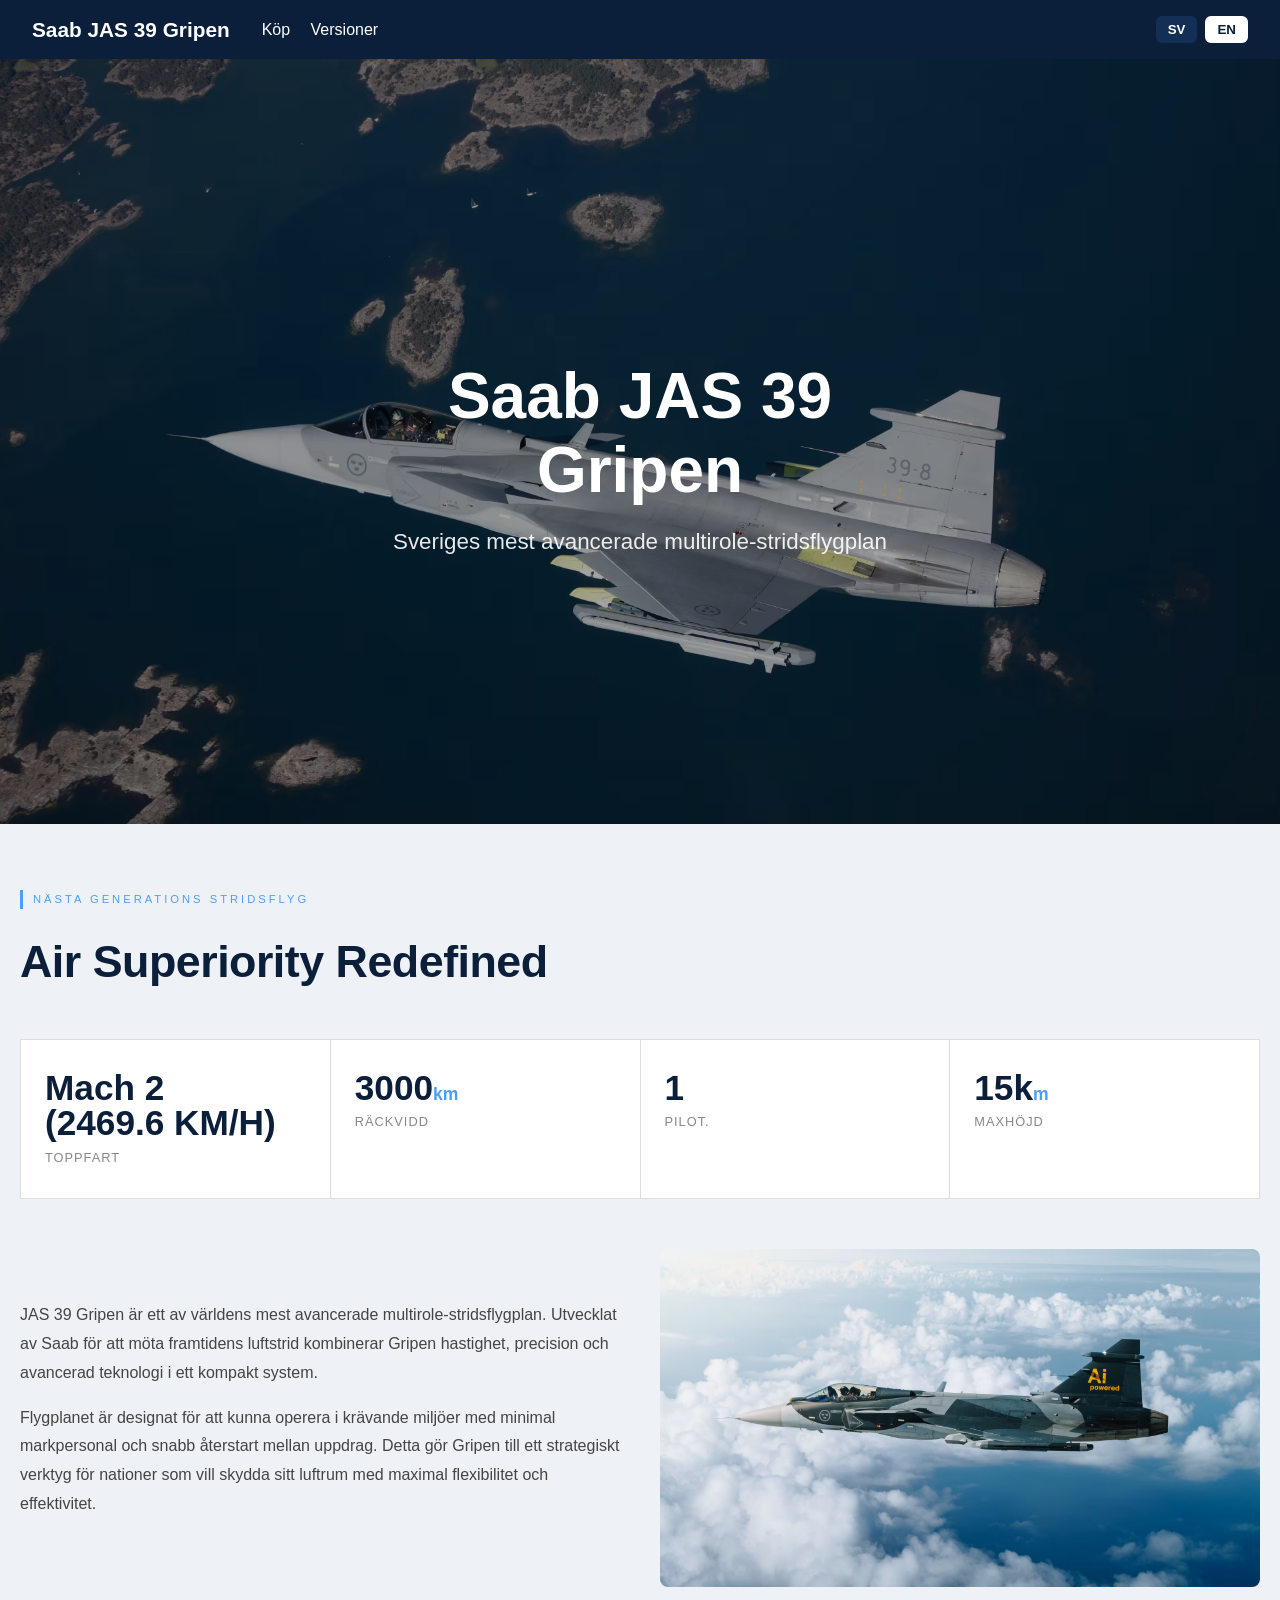
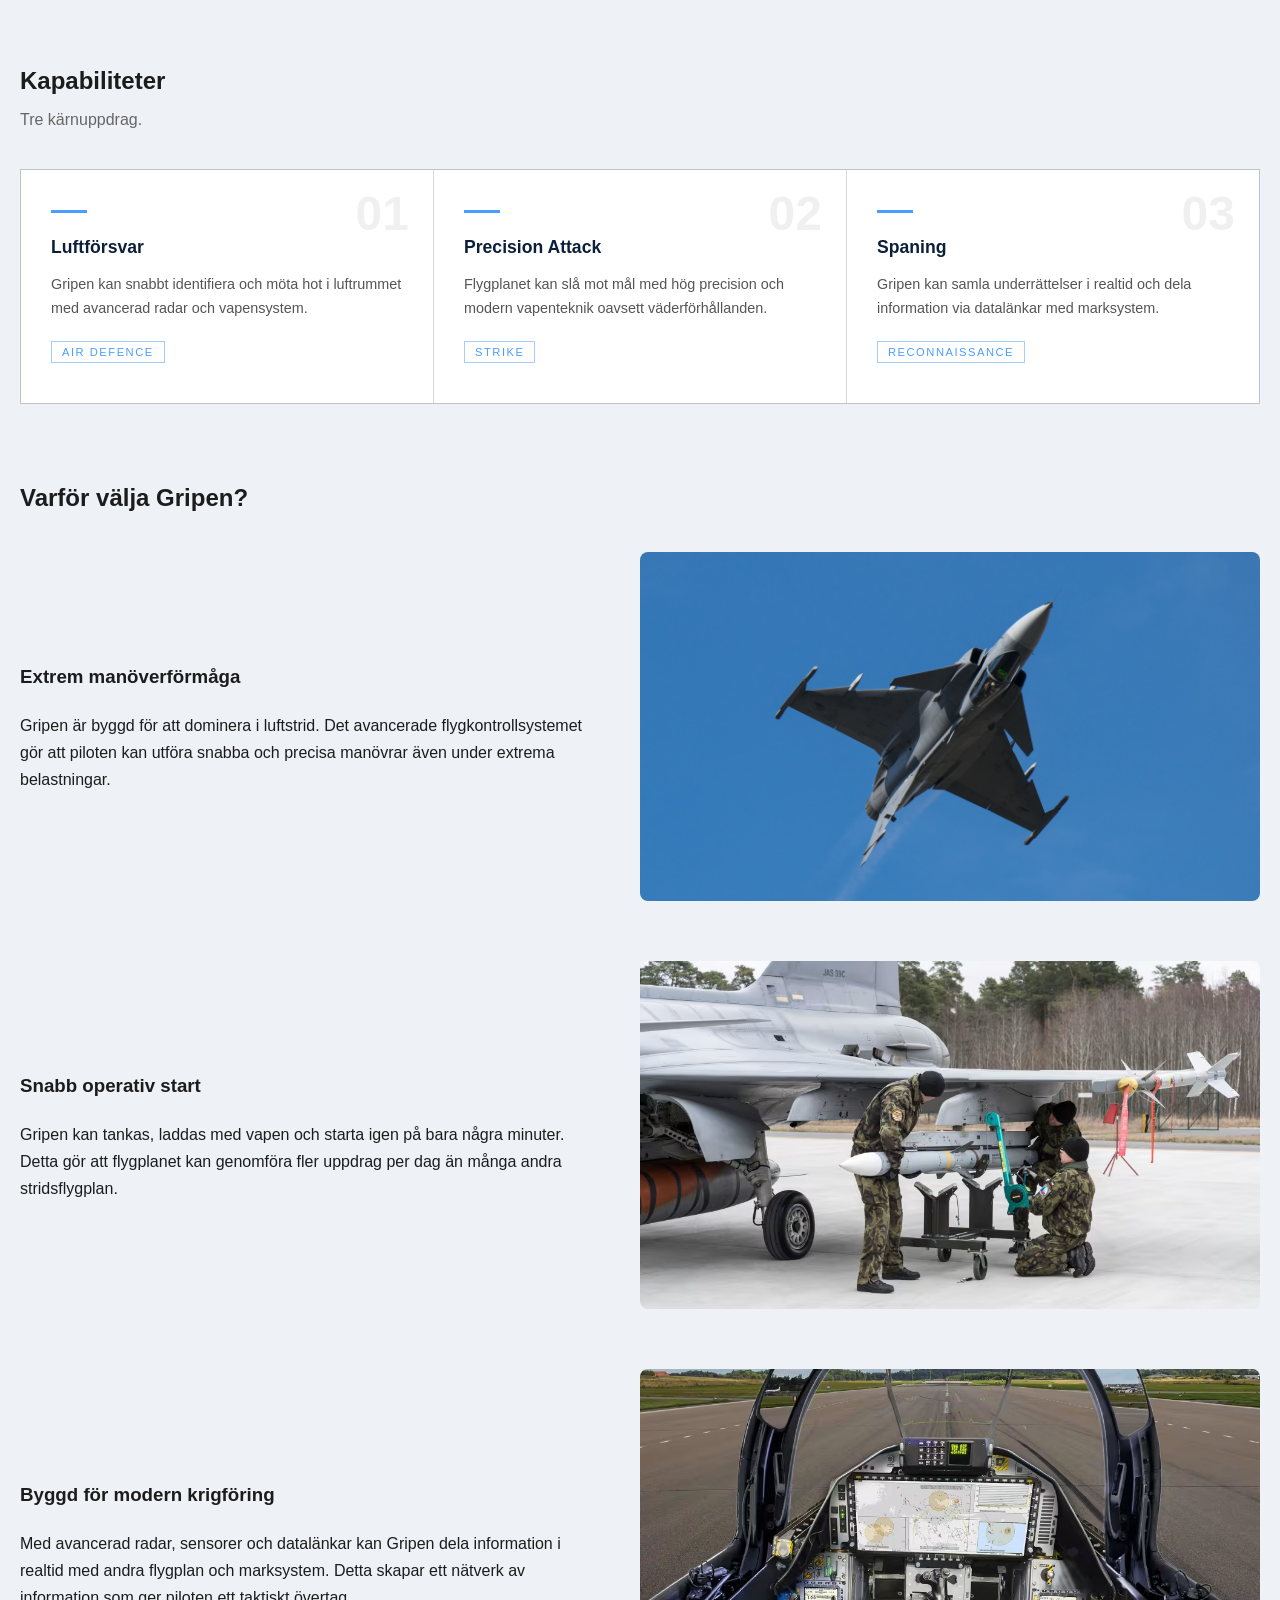
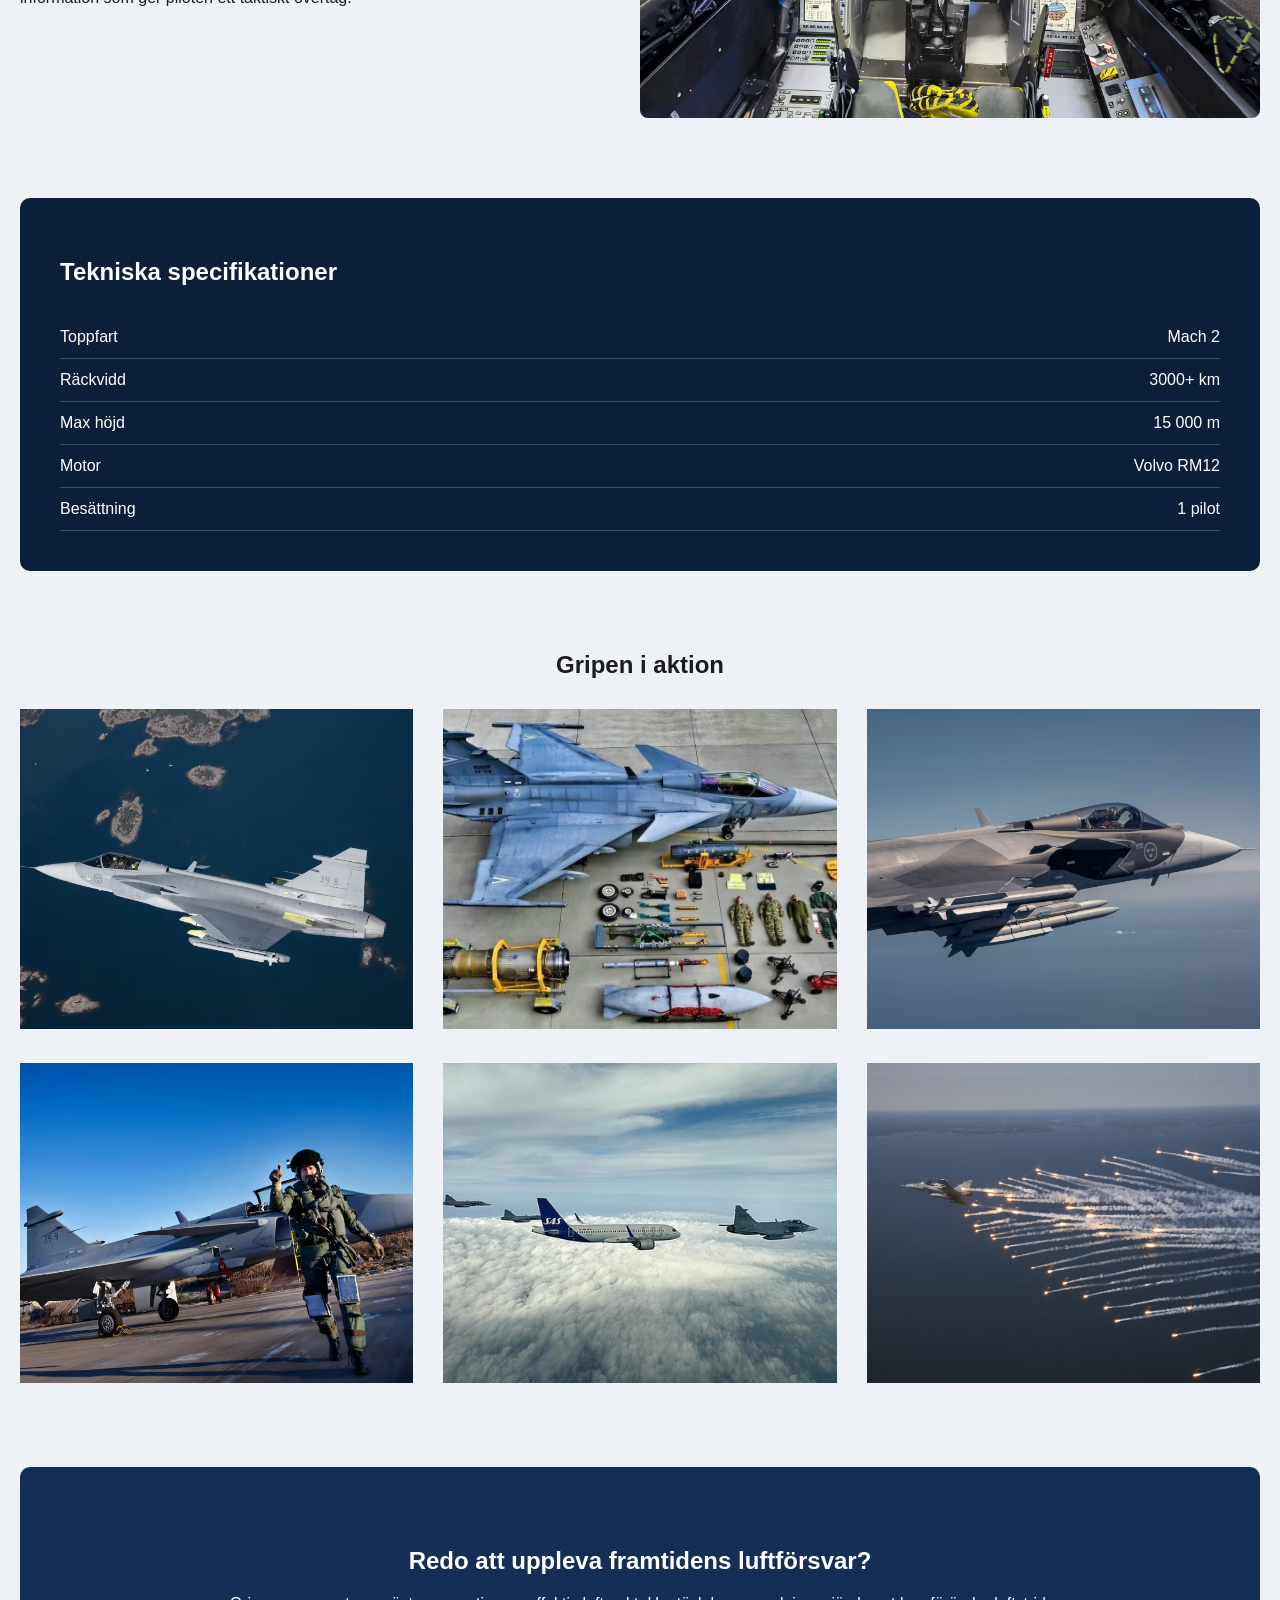
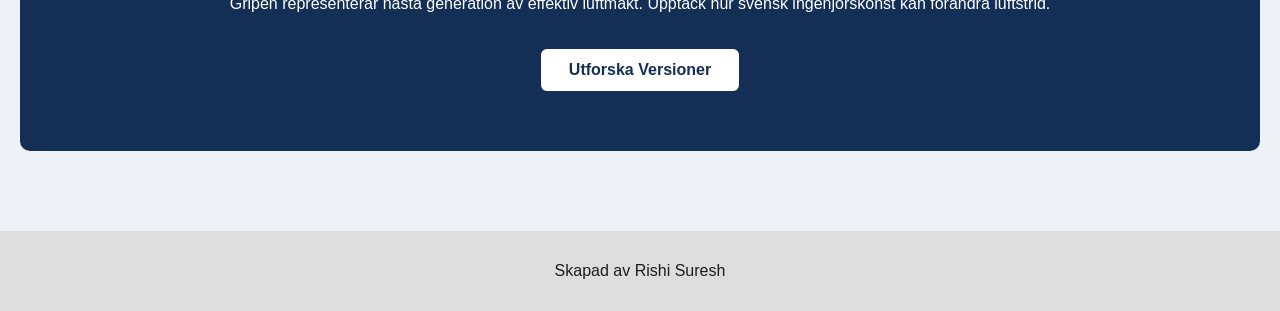
==== index.html @ 38b78cb1 "DONE I AM DONE! Finishing touches added/ need to be adjusted!!!" ====
<!DOCTYPE html>
<html lang="sv">

<head>
    <meta charset="UTF-8">
    <meta name="viewport" content="width=device-width, initial-scale=1.0">
    <title>JAS 39 Gripen</title>
    <link rel="stylesheet" href="style.css">
    <link rel="icon" href="images/logo.png">
</head>

<body>

    <header class="topbar">

        <div class="leftSide">
            <a href="#" class="logo">Saab JAS 39 Gripen</a>

            <nav>
                <a href="Kop/kop.html" data-sv="Köp" data-en="Buy">Köp</a>
                <a href="versioner/versioner.html" data-sv="Versioner" data-en="Versions">Versioner</a>
            </nav>
        </div>

        <div class="lang">
            <button class="langBtn active" id="btnSV">SV</button>
            <button class="langBtn" id="btnEN">EN</button>
        </div>

    </header>


    <section class="heroFull">

        <img src="images/gripen.avif" alt="Gripen Hero">

        <div class="heroText">
            <h1 data-sv="Saab JAS 39 Gripen" data-en="Gripen E-Series">Gripen E-Series</h1>
            <p data-sv="Sveriges mest avancerade multirole-stridsflygplan"
                data-en="Sweden's most advanced multirole fighter aircraft">
                Sveriges mest avancerade multirole-stridsflygplan
            </p>
        </div>

    </section>


    <main>

        <section class="imageCenter"></section>


        <section class="intro">

            <div class="intro-header">
                <span class="intro-label" data-sv="NÄSTA GENERATIONS STRIDSFLYG" data-en="NEXT GENERATION FIGHTER">NÄSTA
                    GENERATIONS STRIDSFLYG</span>
                <h2 data-sv="Air Superiority Redefined" data-en="Air Superiority Redefined">Air Superiority Redefined
                </h2>
            </div>

            <div class="intro-stats"> 
                <div class="intro-stat">
                    <span class="stat-num">Mach 2 <br>(2469.6 KM/H)</span>
                    <span class="stat-label" data-sv="Toppfart" data-en="Top Speed">Toppfart</span>
                </div>
                <div class="intro-stat">
                    <span class="stat-num">3000<span class="stat-unit">km</span></span>
                    <span class="stat-label" data-sv="Räckvidd" data-en="Range">Räckvidd</span>
                </div>
                <div class="intro-stat">
                    <span class="stat-num">1</span>
                    <span class="stat-label" data-sv="Pilot." data-en="Pilot. ">Pilot.
                        Inga
                        kompromisser.</span>
                </div>
                <div class="intro-stat">
                    <span class="stat-num">15k<span class="stat-unit">m</span></span>
                    <span class="stat-label" data-sv="Maxhöjd" data-en="Max Altitude">Maxhöjd</span>
                </div>
            </div>

            <div class="intro-body">
                <div class="intro-texts">
                    <p data-sv="JAS 39 Gripen är ett av världens mest avancerade multirole-stridsflygplan. Utvecklat av Saab för att möta framtidens luftstrid kombinerar Gripen hastighet, precision och avancerad teknologi i ett kompakt system."
                        data-en="JAS 39 Gripen is one of the world's most advanced multirole fighter aircraft. Developed by Saab to meet the demands of future air combat, Gripen combines speed, precision and cutting-edge technology in one compact package.">
                        JAS 39 Gripen är ett av världens mest avancerade multirole-stridsflygplan. Utvecklat av Saab för
                        att
                        möta framtidens luftstrid kombinerar Gripen hastighet, precision och avancerad teknologi i ett
                        kompakt
                        system.
                    </p>
                    <p data-sv="Flygplanet är designat för att kunna operera i krävande miljöer med minimal markpersonal och snabb återstart mellan uppdrag. Detta gör Gripen till ett strategiskt verktyg för nationer som vill skydda sitt luftrum med maximal flexibilitet och effektivitet."
                        data-en="The aircraft is built to operate in the harshest environments with minimal ground crew and lightning-fast turnaround. That makes Gripen the strategic choice for nations that need maximum flexibility without compromise.">
                        Flygplanet är designat för att kunna operera i krävande miljöer med minimal markpersonal och
                        snabb
                        återstart mellan uppdrag. Detta gör Gripen till ett strategiskt verktyg för nationer som vill
                        skydda
                        sitt luftrum med maximal flexibilitet och effektivitet.
                    </p>
                </div>
                <img class="ai" src="images/AI.avif">
            </div>

        </section>


        <section class="capabilities">
            <h2 data-sv="Kapabiliteter" data-en="Capabilities">Kapabiliteter</h2>
            <p class="cap-subtitle" data-sv="Tre kärnuppdrag." data-en="Three core missions. ">Tre
                kärnuppdrag.</p>

            <div class="cap-grid">

                <div class="cap-card">
                    <div class="cap-num">01</div>
                    <div class="cap-icon-line"></div>
                    <h3 data-sv="Luftförsvar" data-en="Air Defence">Luftförsvar</h3>
                    <p data-sv="Gripen kan snabbt identifiera och möta hot i luftrummet med avancerad radar och vapensystem."
                        data-en="Gripen can rapidly identify and intercept airspace threats using advanced radar and weapons systems.">
                        Gripen kan snabbt identifiera och möta hot i luftrummet med avancerad radar och vapensystem.
                    </p>
                    <span class="cap-tag">Air Defence</span>
                </div>

                <div class="cap-card">
                    <div class="cap-num">02</div>
                    <div class="cap-icon-line"></div>
                    <h3 data-sv="Precision Attack" data-en="Precision Attack">Precision Attack</h3>
                    <p data-sv="Flygplanet kan slå mot mål med hög precision och modern vapenteknik oavsett väderförhållanden."
                        data-en="The aircraft can strike targets with high precision using modern weapons technology in all weather conditions.">
                        Flygplanet kan slå mot mål med hög precision och modern vapenteknik oavsett väderförhållanden.
                    </p>
                    <span class="cap-tag">Strike</span>
                </div>

                <div class="cap-card">
                    <div class="cap-num">03</div>
                    <div class="cap-icon-line"></div>
                    <h3 data-sv="Spaning" data-en="Reconnaissance">Spaning</h3>
                    <p data-sv="Gripen kan samla underrättelser i realtid och dela information via datalänkar med marksystem."
                        data-en="Gripen can gather real-time intelligence and share information via datalinks with ground systems.">
                        Gripen kan samla underrättelser i realtid och dela information via datalänkar med marksystem.
                    </p>
                    <span class="cap-tag">Reconnaissance</span>
                </div>

            </div>
        </section>



        <section class="whyGripen">

            <h2 data-sv="Varför välja Gripen?" data-en="Why Choose Gripen?">Varför välja Gripen?</h2>

            <div class="whyRow">

                <div class="whyText">
                    <h3 data-sv="Extrem manöverförmåga" data-en="Extreme Manoeuvrability">Extrem manöverförmåga</h3>
                    <p data-sv="Gripen är byggd för att dominera i luftstrid. Det avancerade flygkontrollsystemet gör att piloten kan utföra snabba och precisa manövrar även under extrema belastningar."
                        data-en="Gripen is built to dominate in air combat. Its advanced flight control system allows the pilot to perform rapid and precise manoeuvres even under extreme G-forces.">
                        Gripen är byggd för att dominera i luftstrid. Det avancerade
                        flygkontrollsystemet gör att piloten kan utföra snabba och precisa
                        manövrar även under extrema belastningar.
                    </p>
                </div>

                <img src="images/manuver.jpg">

            </div>


            <div class="whyRow reverse">

                <img src="images/maintain.avif">

                <div class="whyText">
                    <h3 data-sv="Snabb operativ start" data-en="Rapid Turnaround">Snabb operativ start</h3>
                    <p data-sv="Gripen kan tankas, laddas med vapen och starta igen på bara några minuter. Detta gör att flygplanet kan genomföra fler uppdrag per dag än många andra stridsflygplan."
                        data-en="Gripen can be refuelled, rearmed and relaunched in just minutes. This allows the aircraft to complete more missions per day than many other fighter jets.">
                        Gripen kan tankas, laddas med vapen och starta igen på bara några minuter.
                        Detta gör att flygplanet kan genomföra fler uppdrag per dag än många andra
                        stridsflygplan.
                    </p>
                </div>

            </div>


            <div class="whyRow">

                <div class="whyText">
                    <h3 data-sv="Byggd för modern krigföring" data-en="Built for Modern Warfare">Byggd för modern
                        krigföring</h3>
                    <p data-sv="Med avancerad radar, sensorer och datalänkar kan Gripen dela information i realtid med andra flygplan och marksystem. Detta skapar ett nätverk av information som ger piloten ett taktiskt övertag."
                        data-en="With advanced radar, sensors and datalinks, Gripen can share information in real time with other aircraft and ground systems. This creates an information network that gives the pilot a decisive tactical advantage.">
                        Med avancerad radar, sensorer och datalänkar kan Gripen dela information
                        i realtid med andra flygplan och marksystem. Detta skapar ett nätverk av
                        information som ger piloten ett taktiskt övertag.
                    </p>
                </div>

                <img src="images/cockpit.avif">

            </div>

        </section>


        <section class="specs">

            <h2 data-sv="Tekniska specifikationer" data-en="Technical Specifications">Tekniska specifikationer</h2>

            <div class="specRow">
                <span data-sv="Toppfart" data-en="Top Speed">Toppfart</span>
                <span>Mach 2</span>
            </div>

            <div class="specRow">
                <span data-sv="Räckvidd" data-en="Range">Räckvidd</span>
                <span>3000+ km</span>
            </div>

            <div class="specRow">
                <span data-sv="Max höjd" data-en="Max Altitude">Max höjd</span>
                <span>15 000 m</span>
            </div>

            <div class="specRow">
                <span data-sv="Motor" data-en="Engine">Motor</span>
                <span>Volvo RM12</span>
            </div>

            <div class="specRow">
                <span data-sv="Besättning" data-en="Crew">Besättning</span>
                <span data-sv="1 pilot" data-en="1 pilot">1 pilot</span>
            </div>

        </section>

        <section class="gallery">

            <h2 data-sv="Gripen i aktion" data-en="Gripen in Action">Gripen i aktion</h2>

            <div class="galleryGrid">

                <div class="galleryItem"><img src="images/gripen.avif"></div>
                <div class="galleryItem"><img src="images/allyouneed.jpg"></div>
                <div class="galleryItem"><img src="images/right.avif"></div>
                <div class="galleryItem"><img src="images/man.avif"></div>
                <div class="galleryItem"><img src="images/a320.jpg"></div>
                <div class="galleryItem"><img src="images/flare.jpg"></div>

            </div>

        </section>


        <section class="cta">

            <h2 data-sv="Redo att uppleva framtidens luftförsvar?"
                data-en="Ready to Experience the Future of Air Power?">
                Redo att uppleva framtidens luftförsvar?
            </h2>

            <p data-sv="Gripen representerar nästa generation av effektiv luftmakt. Upptäck hur svensk ingenjörskonst kan förändra luftstrid."
                data-en="Gripen represents the next generation of effective air power. Discover how Swedish engineering is redefining air combat.">
                Gripen representerar nästa generation av effektiv luftmakt.
                Upptäck hur svensk ingenjörskonst kan förändra luftstrid.
            </p>

            <button onclick="window.location.href='versioner/versioner.html';" 
            data-sv="Utforska Versioner" 
            data-en="Explore Versions">
            Utforska Versioner
            </button>

        </section>


    </main>


    <footer>
        <p data-sv="Skapad av Rishi Suresh" data-en="Created by Rishi Suresh">Skapad av Rishi 2026</p>
    </footer>

    <script>
        function setLang(lang) {
            document.querySelectorAll('[data-sv]').forEach(el => {
                el.textContent = el.getAttribute('data-' + lang);
            });
            document.getElementById('btnSV').classList.toggle('active', lang === 'sv');
            document.getElementById('btnEN').classList.toggle('active', lang === 'en');
            document.documentElement.lang = lang;
        }

        document.getElementById('btnSV').addEventListener('click', () => setLang('sv'));
        document.getElementById('btnEN').addEventListener('click', () => setLang('en'));

        setLang('sv');
    </script>


</body>

</html>
---- style.css ----
body {
    margin: 0;
    font-family: Arial, Helvetica, sans-serif;
    background: #eef2f6;
    color: #1c1c1c;
}

main {
    max-width: 1400px;
    margin: auto;
    padding: 20px;
}

.topbar {
    background: #0b1f3a;
    color: white;
    padding: 1rem 2rem;
    display: flex;
    justify-content: space-between;
    align-items: center;
}

.leftSide {
    display: flex;
    align-items: center;
    gap: 2rem;
}

.logo {
    color: white;
    text-decoration: none;
    font-weight: bold;
    font-size: 1.3rem;
}

nav a {
    color: white;
    text-decoration: none;
    margin-right: 1rem;
}

.hero {
    text-align: center;
    padding: 60px 20px;
    background: #142f55;
    color: white;
}

.imageCenter {
    text-align: center;
    margin: 40px 0;
}

.imageCenter img {
    width: 80%;
    max-width: 700px;
}

.intro {
    line-height: 1.7;
    margin-bottom: 50px;
}

.cards {
    display: grid;
    grid-template-columns: repeat(auto-fit, minmax(250px, 1fr));
    gap: 25px;
}

/* INTRO REDESIGN */
.intro {
    margin-bottom: 50px;
}

.intro-header {
    margin-bottom: 40px;
}

.intro-label {
    display: inline-block;
    font-size: 0.7rem;
    letter-spacing: 3px;
    text-transform: uppercase;
    color: #4a9eff;
    border-left: 3px solid #4a9eff;
    padding-left: 10px;
    margin-bottom: 14px;
}

.intro-header h2 {
    font-size: 2.8rem;
    font-weight: 700;
    color: #0b1f3a;
    margin: 0;
    letter-spacing: -0.5px;
}

.intro-stats {
    display: grid;
    grid-template-columns: repeat(4, 1fr);
    gap: 1px;
    background: #ddd;
    border: 1px solid #ddd;
    margin-bottom: 50px;
}

.intro-stat {
    background: white;
    padding: 30px 24px;
    display: flex;
    flex-direction: column;
    gap: 6px;
}

.stat-num {
    font-size: 2.2rem;
    font-weight: 700;
    color: #0b1f3a;
    line-height: 1;
}

.stat-unit {
    font-size: 1.1rem;
    color: #4a9eff;
}

.stat-label {
    font-size: 0.8rem;
    color: #888;
    text-transform: uppercase;
    letter-spacing: 1px;
}

.intro-body {
    display: grid;
    grid-template-columns: 1fr 1fr;
    gap: 40px;
    align-items: center;
}

.intro-texts p {
    line-height: 1.8;
    color: #444;
    margin: 0 0 1rem;
    font-size: 1rem;
}

.intro-body .ai {
    width: 100%;
    border-radius: 8px;
    object-fit: cover;
}

@media(max-width: 768px) {
    .intro-stats {
        grid-template-columns: repeat(2, 1fr);
    }

    .intro-body {
        grid-template-columns: 1fr;
    }

    .intro-header h2 {
        font-size: 2rem;
    }
}

.ai {
    align: right;
}

.card {
    background: white;
    padding: 25px;
    border-radius: 12px;
    box-shadow: 0 6px 18px rgba(0, 0, 0, 0.1);
    text-align: center;
    transition: 0.3s;
}

.card:hover {
    transform: translateY(-6px);
}

.icon {
    font-size: 2rem;
    margin-bottom: 10px;
}

.whyGripen {
    margin-top: 60px;
}

/* CAPABILITIES REDESIGN */
.capabilities {
    margin-top: 80px;
}

.capabilities h2 {
    margin-bottom: 12px;
}

.cap-subtitle {
    color: #666;
    margin-bottom: 40px;
    font-size: 1rem;
}

.cap-grid {
    display: grid;
    grid-template-columns: repeat(3, 1fr);
    gap: 1px;
    background: rgba(0, 0, 0, 0.1);
    border: 1px solid rgba(0, 0, 0, 0.1);
}

.cap-card {
    background: #0b1f3a;
    padding: 40px 30px;
    position: relative;
    transition: background 0.3s;
}

.cap-card:hover {
    background: #142f55;
}

.cap-num {
    font-size: 3rem;
    font-weight: 700;
    color: rgba(255, 255, 255, 0.07);
    position: absolute;
    top: 20px;
    right: 24px;
    line-height: 1;
}

.cap-icon-line {
    width: 36px;
    height: 3px;
    background: #4a9eff;
    margin-bottom: 24px;
}

.cap-card h3 {
    color: white;
    font-size: 1.1rem;
    margin: 0 0 14px;
}

.cap-card p {
    color: rgba(255, 255, 255, 0.55);
    font-size: 0.9rem;
    line-height: 1.7;
    margin: 0;
}

.cap-tag {
    display: inline-block;
    margin-top: 20px;
    font-size: 0.7rem;
    letter-spacing: 1.5px;
    color: #4a9eff;
    text-transform: uppercase;
    border: 1px solid rgba(74, 158, 255, 0.3);
    padding: 4px 10px;
}

@media(max-width: 768px) {
    .cap-grid {
        grid-template-columns: 1fr;
    }
}

.langBtn.active {
    background: #142f55;
    color: white;
}

.cap-grid {
    display: grid;
    grid-template-columns: repeat(3, 1fr);
    gap: 1px;
    background: rgba(0, 0, 0, 0.1);
    border: 1px solid rgba(0, 0, 0, 0.1);
}

.cap-card {
    background: white;
    padding: 40px 30px;
    position: relative;
    transition: background 0.3s;
}

.cap-card:hover {
    background: #0b1f3a;
}

.cap-num {
    font-size: 3rem;
    font-weight: 700;
    color: rgba(0, 0, 0, 0.06);
    position: absolute;
    top: 20px;
    right: 24px;
    line-height: 1;
}

.cap-icon-line {
    width: 36px;
    height: 3px;
    background: #4a9eff;
    margin-bottom: 24px;
}

.cap-card h3 {
    color: #0b1f3a;
    font-size: 1.1rem;
    margin: 0 0 14px;
    transition: color 0.3s;
}

.cap-card p {
    color: #555;
    font-size: 0.9rem;
    line-height: 1.7;
    margin: 0;
    transition: color 0.3s;
}

.cap-tag {
    display: inline-block;
    margin-top: 20px;
    font-size: 0.7rem;
    letter-spacing: 1.5px;
    color: #4a9eff;
    text-transform: uppercase;
    border: 1px solid rgba(74, 158, 255, 0.5);
    padding: 4px 10px;
    transition: border-color 0.3s;
}

.cap-card:hover h3 {
    color: white;
}

.cap-card:hover p {
    color: rgba(255, 255, 255, 0.55);
}

.cap-card:hover .cap-num {
    color: rgba(255, 255, 255, 0.07);
}

.features {
    display: grid;
    grid-template-columns: repeat(auto-fit, minmax(250px, 1fr));
    gap: 25px;
}



.feature {
    background: white;
    padding: 25px;
    border-radius: 12px;
    box-shadow: 0 6px 18px rgba(0, 0, 0, 0.1);
}

.specs {
    margin-top: 60px;
}

.specGrid {
    display: grid;
    grid-template-columns: repeat(auto-fit, minmax(200px, 1fr));
    gap: 20px;
    background: white;
    padding: 30px;
    border-radius: 12px;
    box-shadow: 0 6px 18px rgba(0, 0, 0, 0.1);
}

.gallery {
    margin-top: 70px;
    text-align: center;
}

/* FULL HERO */

.heroFull {
    position: relative;
    width: 100%;
    height: 85vh;
    overflow: hidden;
}

.heroFull img {
    width: 100%;
    height: 100%;
    object-fit: cover;
}

.heroText {
    position: absolute;
    top: 50%;
    left: 50%;
    transform: translate(-50%, -50%);
    color: white;
    text-align: center;
    max-width: 800px;
    padding: 20px;
}

.heroText h1 {
    font-size: 4rem;
    margin-bottom: 15px;
    font-weight: 700;
}

.heroText p {
    font-size: 1.4rem;
    opacity: 0.9;
}

/* dark overlay so text is readable */
.heroText {
    z-index: 2;
}

.heroFull::after {
    content: "";
    position: absolute;
    top: 0;
    left: 0;
    width: 100%;
    height: 100%;
    background: rgba(0, 0, 0, 0.35);
}

.galleryGrid {
    display: grid;
    grid-template-columns: repeat(3, 1fr);
    gap: 20px;
    margin-top: 25px;
    overflow: hidden;
}

.galleryGrid img {
    width: 100%;
    height: 250px;
    object-fit: cover;
    transition: transform 0.5s ease;
}

.galleryGrid img:hover {
    transform: scale(1.2);
}

.cta {
    margin-top: 80px;
    background: #142f55;
    color: white;
    padding: 60px 20px;
    text-align: center;
    border-radius: 10px;
}

.cta button {
    margin-top: 20px;
    padding: 12px 28px;
    font-size: 1rem;
    border: none;
    border-radius: 6px;
    background: white;
    color: #142f55;
    font-weight: bold;
    cursor: pointer;
}

footer {
    background: #ddd;
    text-align: center;
    padding: 15px;
    margin-top: 60px;
}

.lang {
    display: flex;
    gap: 8px;
}

.langBtn {
    background: white;
    color: #0b1f3a;
    border: none;
    padding: 6px 12px;
    border-radius: 6px;
    font-weight: bold;
    cursor: pointer;
}

@media(max-width:768px) {

    .topbar {
        flex-direction: column;
        gap: 10px;
    }

    .galleryGrid {
        grid-template-columns: 1fr;
    }

}

/* WHY GRIPEN */

.whyGripen {
    margin-top: 80px;
}

.whyGripen h2 {
    margin-bottom: 40px;
}

.whyRow {
    display: flex;
    align-items: center;
    gap: 40px;
    margin-bottom: 60px;
}

.whyRow img {
    width: 50%;
    border-radius: 8px;
}

.whyText {
    width: 50%;
    line-height: 1.7;
}

.reverse {
    flex-direction: row-reverse;
}



/* SPECS */

.specs {
    margin-top: 80px;
    background: #0b1f3a;
    color: white;
    padding: 40px;
    border-radius: 10px;
}

.specs h2 {
    margin-bottom: 30px;
}

.specRow {
    display: flex;
    justify-content: space-between;
    padding: 12px 0;
    border-bottom: 1px solid rgba(255, 255, 255, 0.2);
}



/* GALLERY */

.gallery {
    margin-top: 80px;
    text-align: center;
}

.galleryGrid {
    display: grid;
    grid-template-columns: repeat(3, 1fr);
    gap: 30px;
    margin-top: 30px;
}

.galleryItem {
    overflow: hidden;
}

.galleryItem img {
    width: 100%;
    height: 320px;
    object-fit: cover;
    transition: transform 0.5s;
}

.galleryItem img:hover {
    transform: scale(1.15);
}
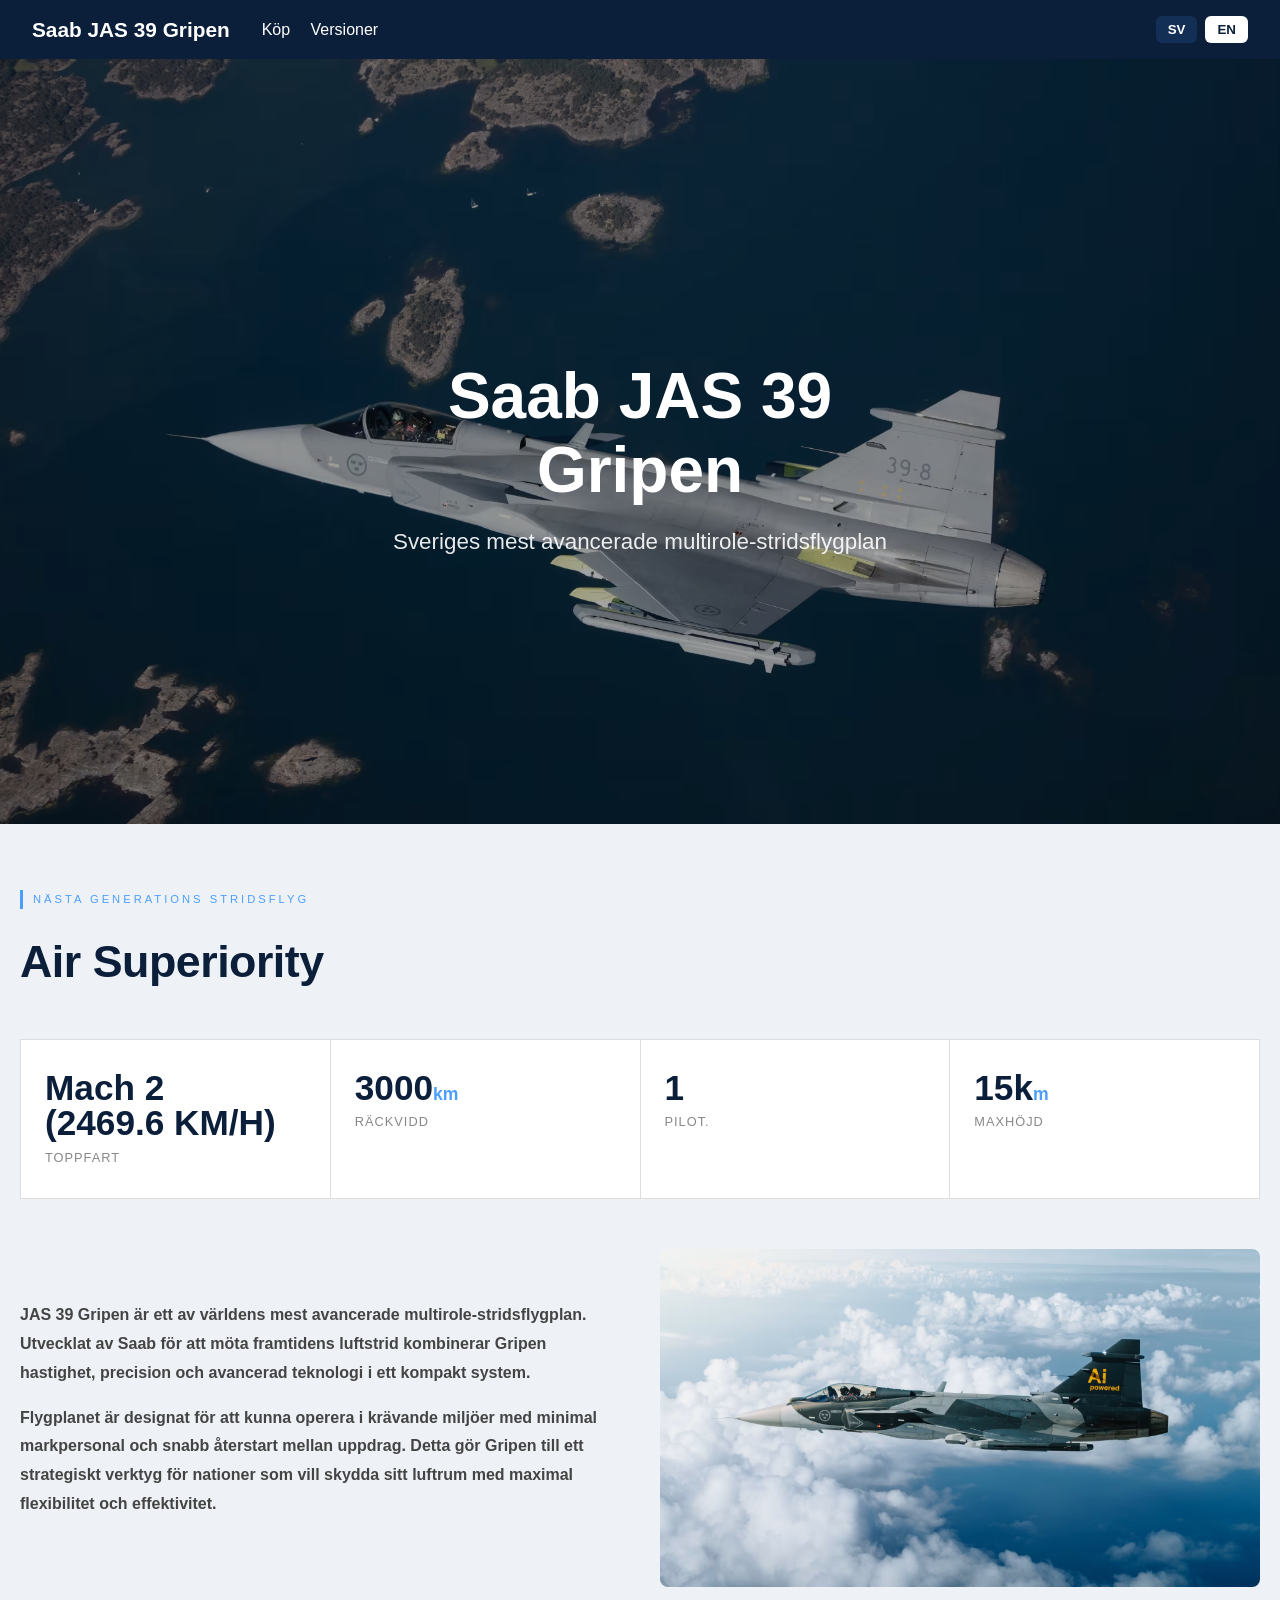
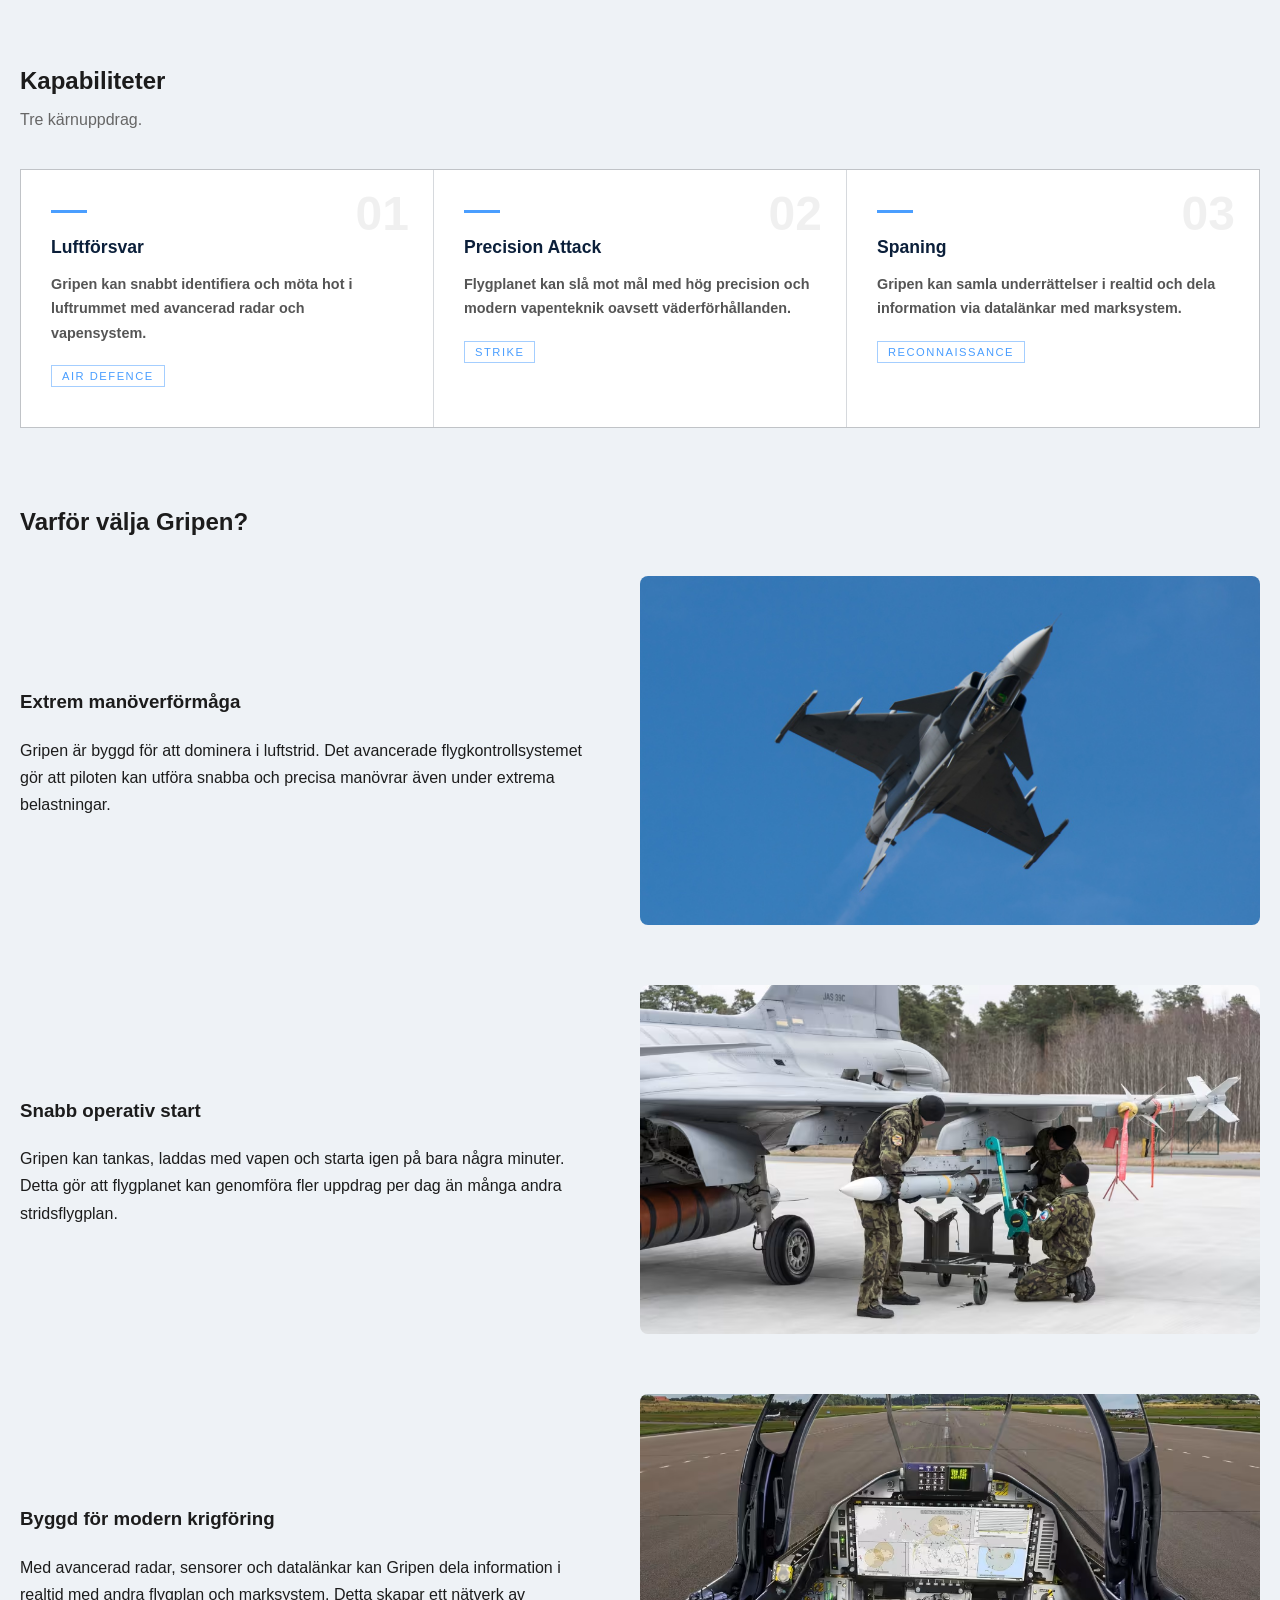
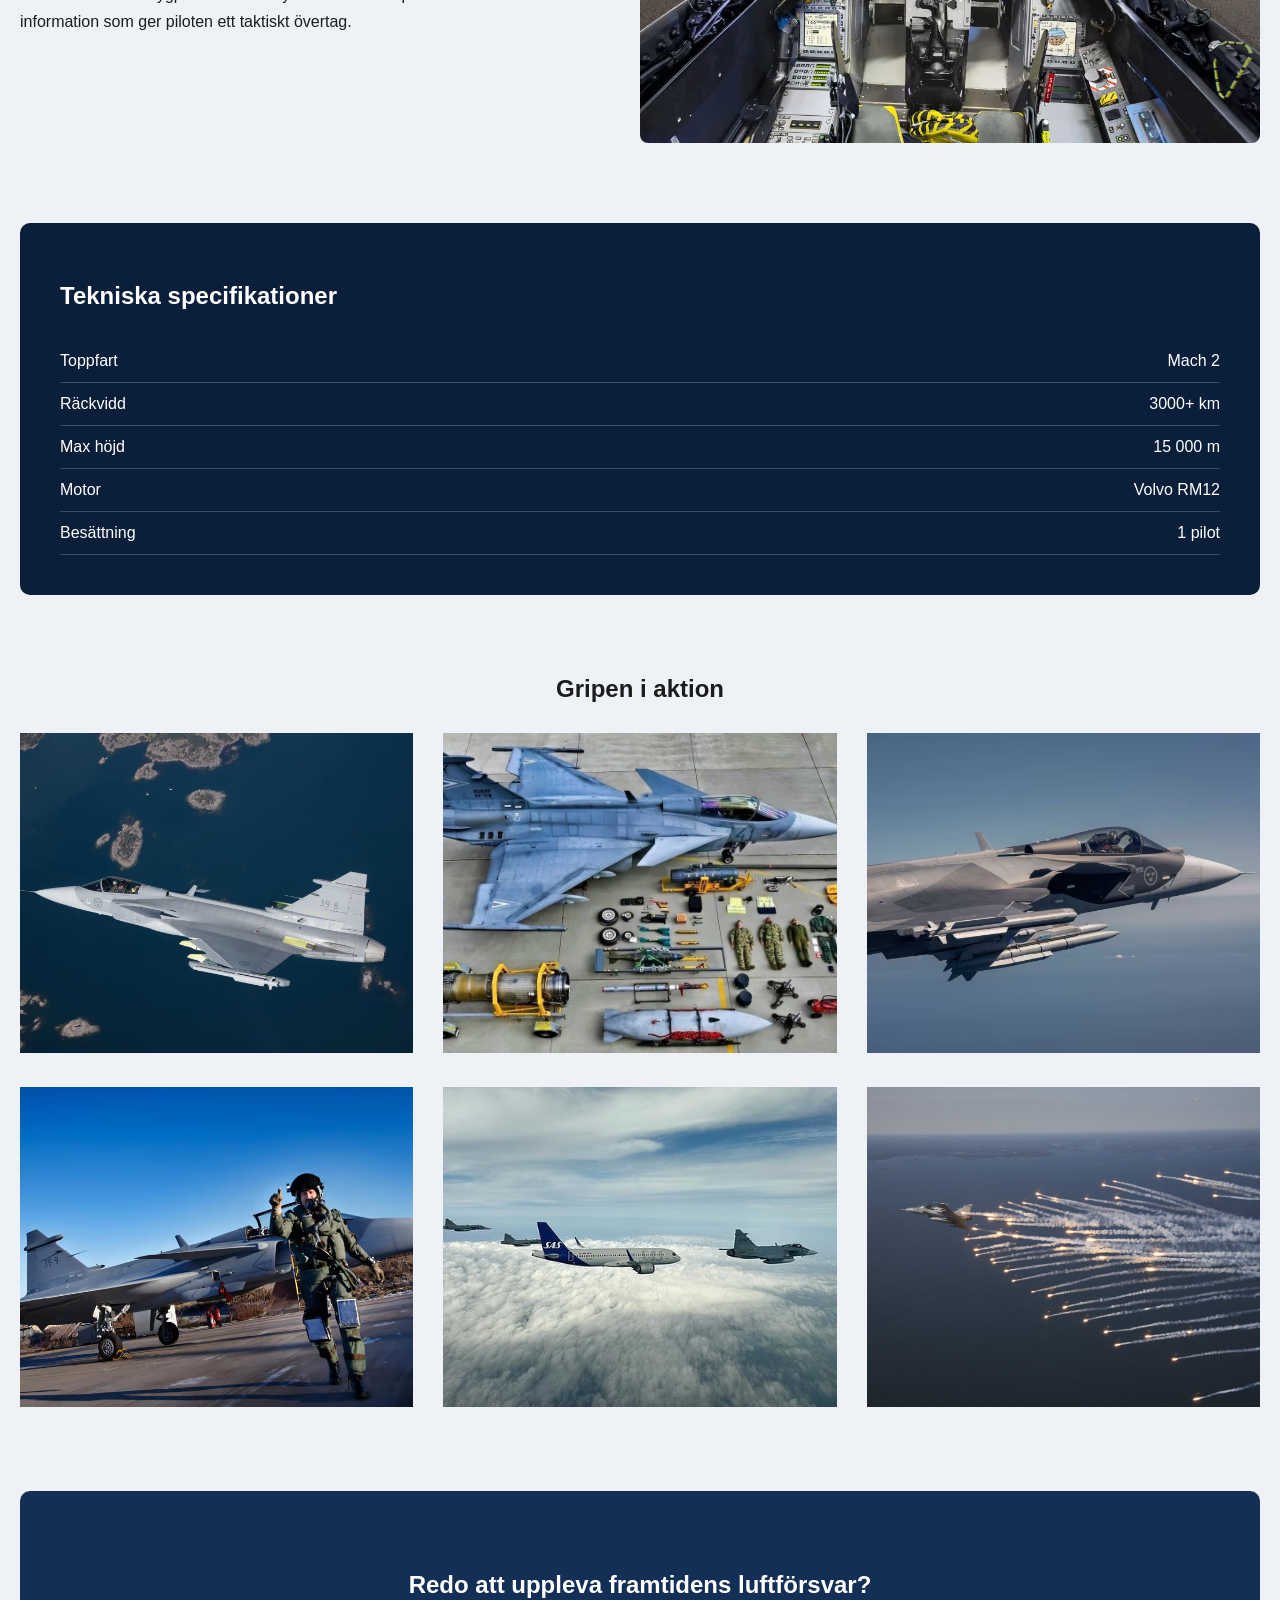
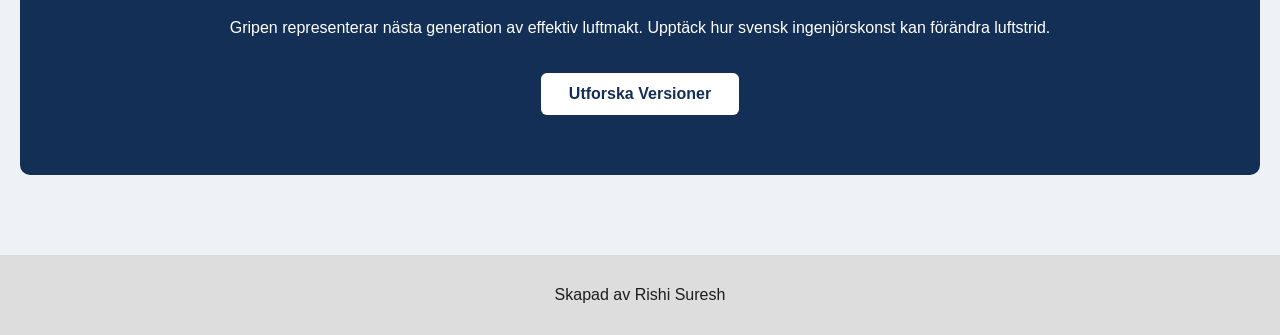
==== commit 18c6beba: "Fimal" ====
--- a/index.html
+++ b/index.html
@@ -55,11 +55,11 @@
             <div class="intro-header">
                 <span class="intro-label" data-sv="NÄSTA GENERATIONS STRIDSFLYG" data-en="NEXT GENERATION FIGHTER">NÄSTA
                     GENERATIONS STRIDSFLYG</span>
-                <h2 data-sv="Air Superiority Redefined" data-en="Air Superiority Redefined">Air Superiority Redefined
+                <h2 data-sv="Air Superiority" data-en="Air Superiority">Air Superiority
                 </h2>
             </div>
 
-            <div class="intro-stats"> 
+            <div class="intro-stats">
                 <div class="intro-stat">
                     <span class="stat-num">Mach 2 <br>(2469.6 KM/H)</span>
                     <span class="stat-label" data-sv="Toppfart" data-en="Top Speed">Toppfart</span>
@@ -70,9 +70,8 @@
                 </div>
                 <div class="intro-stat">
                     <span class="stat-num">1</span>
-                    <span class="stat-label" data-sv="Pilot." data-en="Pilot. ">Pilot.
-                        Inga
-                        kompromisser.</span>
+                    <span class="stat-label" data-sv="Pilot." data-en="Pilot ">Pilot
+                        </span>
                 </div>
                 <div class="intro-stat">
                     <span class="stat-num">15k<span class="stat-unit">m</span></span>
@@ -82,22 +81,22 @@
 
             <div class="intro-body">
                 <div class="intro-texts">
-                    <p data-sv="JAS 39 Gripen är ett av världens mest avancerade multirole-stridsflygplan. Utvecklat av Saab för att möta framtidens luftstrid kombinerar Gripen hastighet, precision och avancerad teknologi i ett kompakt system."
+                    <b><p data-sv="JAS 39 Gripen är ett av världens mest avancerade multirole-stridsflygplan. Utvecklat av Saab för att möta framtidens luftstrid kombinerar Gripen hastighet, precision och avancerad teknologi i ett kompakt system."
                         data-en="JAS 39 Gripen is one of the world's most advanced multirole fighter aircraft. Developed by Saab to meet the demands of future air combat, Gripen combines speed, precision and cutting-edge technology in one compact package.">
                         JAS 39 Gripen är ett av världens mest avancerade multirole-stridsflygplan. Utvecklat av Saab för
                         att
                         möta framtidens luftstrid kombinerar Gripen hastighet, precision och avancerad teknologi i ett
                         kompakt
                         system.
-                    </p>
-                    <p data-sv="Flygplanet är designat för att kunna operera i krävande miljöer med minimal markpersonal och snabb återstart mellan uppdrag. Detta gör Gripen till ett strategiskt verktyg för nationer som vill skydda sitt luftrum med maximal flexibilitet och effektivitet."
+                    </p></b>
+                    <b><p data-sv="Flygplanet är designat för att kunna operera i krävande miljöer med minimal markpersonal och snabb återstart mellan uppdrag. Detta gör Gripen till ett strategiskt verktyg för nationer som vill skydda sitt luftrum med maximal flexibilitet och effektivitet."
                         data-en="The aircraft is built to operate in the harshest environments with minimal ground crew and lightning-fast turnaround. That makes Gripen the strategic choice for nations that need maximum flexibility without compromise.">
                         Flygplanet är designat för att kunna operera i krävande miljöer med minimal markpersonal och
                         snabb
                         återstart mellan uppdrag. Detta gör Gripen till ett strategiskt verktyg för nationer som vill
                         skydda
                         sitt luftrum med maximal flexibilitet och effektivitet.
-                    </p>
+                    </p></b>
                 </div>
                 <img class="ai" src="images/AI.avif">
             </div>
@@ -116,10 +115,10 @@
                     <div class="cap-num">01</div>
                     <div class="cap-icon-line"></div>
                     <h3 data-sv="Luftförsvar" data-en="Air Defence">Luftförsvar</h3>
-                    <p data-sv="Gripen kan snabbt identifiera och möta hot i luftrummet med avancerad radar och vapensystem."
+                    <b><p data-sv="Gripen kan snabbt identifiera och möta hot i luftrummet med avancerad radar och vapensystem."
                         data-en="Gripen can rapidly identify and intercept airspace threats using advanced radar and weapons systems.">
                         Gripen kan snabbt identifiera och möta hot i luftrummet med avancerad radar och vapensystem.
-                    </p>
+                    </p></b>
                     <span class="cap-tag">Air Defence</span>
                 </div>
 
@@ -127,10 +126,10 @@
                     <div class="cap-num">02</div>
                     <div class="cap-icon-line"></div>
                     <h3 data-sv="Precision Attack" data-en="Precision Attack">Precision Attack</h3>
-                    <p data-sv="Flygplanet kan slå mot mål med hög precision och modern vapenteknik oavsett väderförhållanden."
+                    <b><p data-sv="Flygplanet kan slå mot mål med hög precision och modern vapenteknik oavsett väderförhållanden."
                         data-en="The aircraft can strike targets with high precision using modern weapons technology in all weather conditions.">
                         Flygplanet kan slå mot mål med hög precision och modern vapenteknik oavsett väderförhållanden.
-                    </p>
+                    </p> </b>
                     <span class="cap-tag">Strike</span>
                 </div>
 
@@ -138,10 +137,10 @@
                     <div class="cap-num">03</div>
                     <div class="cap-icon-line"></div>
                     <h3 data-sv="Spaning" data-en="Reconnaissance">Spaning</h3>
-                    <p data-sv="Gripen kan samla underrättelser i realtid och dela information via datalänkar med marksystem."
+                    <b><p data-sv="Gripen kan samla underrättelser i realtid och dela information via datalänkar med marksystem."
                         data-en="Gripen can gather real-time intelligence and share information via datalinks with ground systems.">
                         Gripen kan samla underrättelser i realtid och dela information via datalänkar med marksystem.
-                    </p>
+                    </p></b>
                     <span class="cap-tag">Reconnaissance</span>
                 </div>
 
@@ -270,10 +269,9 @@
                 Upptäck hur svensk ingenjörskonst kan förändra luftstrid.
             </p>
 
-            <button onclick="window.location.href='versioner/versioner.html';" 
-            data-sv="Utforska Versioner" 
-            data-en="Explore Versions">
-            Utforska Versioner
+            <button onclick="window.location.href='versioner/versioner.html';" data-sv="Utforska Versioner"
+                data-en="Explore Versions">
+                Utforska Versioner
             </button>
 
         </section>
